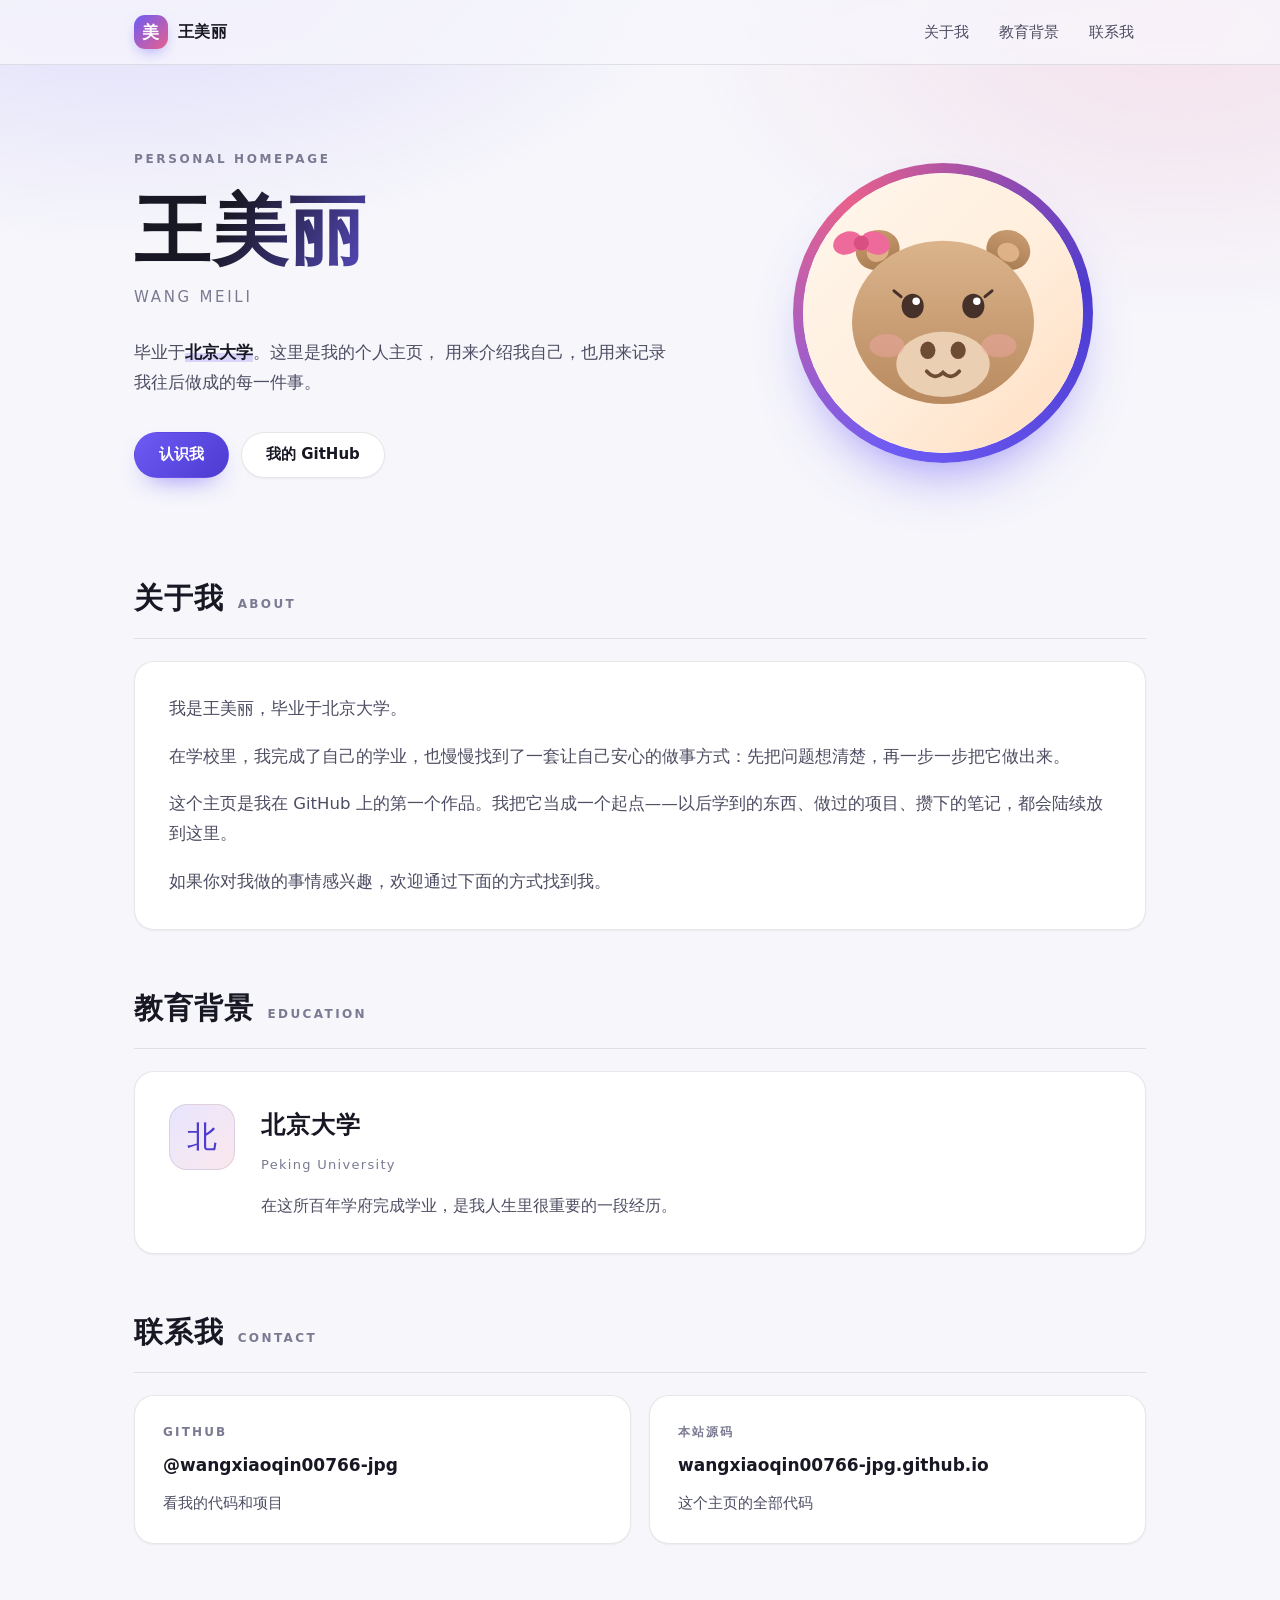
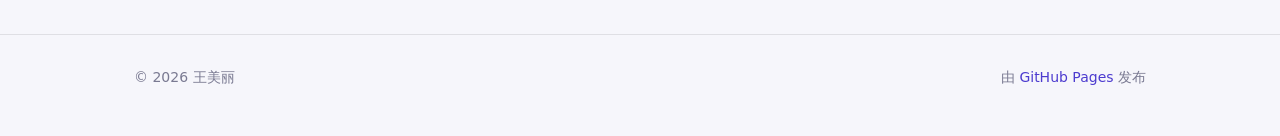
==== index.html @ 5ef94be4 "首个版本：个人主页（王美丽 · 北京大学） - index.html  首屏、关于我、教育背景、联系方式 - styles.css  样式，自适应屏幕并跟随系统深色模式 - avatar.svg  原" ====
<!DOCTYPE html>
<html lang="zh-CN">
<head>
<meta charset="utf-8">
<meta name="viewport" content="width=device-width, initial-scale=1">

<title>王美丽 · 个人主页</title>
<meta name="description" content="王美丽，毕业于北京大学。这里是我的个人主页，用来介绍我自己，也用来记录我往后做成的每一件事。">
<meta name="author" content="王美丽">
<meta name="theme-color" content="#6d5bf5">
<link rel="canonical" href="https://wangxiaoqin00766-jpg.github.io/">

<link rel="icon" href="favicon.svg" type="image/svg+xml">
<link rel="apple-touch-icon" href="favicon.svg">

<!-- 分享到微信 / 微博 / X 等平台时显示的卡片信息 -->
<meta property="og:type" content="profile">
<meta property="og:site_name" content="王美丽的个人主页">
<meta property="og:title" content="王美丽 · 个人主页">
<meta property="og:description" content="毕业于北京大学。欢迎来到我的个人主页。">
<meta property="og:url" content="https://wangxiaoqin00766-jpg.github.io/">
<meta property="og:image" content="https://wangxiaoqin00766-jpg.github.io/og.png">
<meta name="twitter:card" content="summary_large_image">

<link rel="stylesheet" href="styles.css">
</head>

<body>
<a class="skip-link" href="#main">跳到主要内容</a>

<header class="site-header">
  <div class="wrap header-inner">
    <a class="brand" href="./">
      <span class="brand-mark" aria-hidden="true">美</span>
      <span class="brand-text">王美丽</span>
    </a>
    <nav class="nav" aria-label="主导航">
      <a href="#about">关于我</a>
      <a href="#education">教育背景</a>
      <a href="#contact">联系我</a>
    </nav>
  </div>
</header>

<main id="main">

  <section class="hero">
    <div class="wrap hero-inner">
      <div class="hero-text">
        <p class="eyebrow">PERSONAL HOMEPAGE</p>
        <h1 class="hero-name">王美丽</h1>
        <p class="hero-en">Wang Meili</p>
        <p class="hero-desc">
          毕业于<strong>北京大学</strong>。这里是我的个人主页，
          用来介绍我自己，也用来记录我往后做成的每一件事。
        </p>
        <div class="hero-actions">
          <a class="btn btn-primary" href="#about">认识我</a>
          <a class="btn btn-ghost" href="https://github.com/wangxiaoqin00766-jpg" target="_blank" rel="noopener">我的 GitHub</a>
        </div>
      </div>

      <div class="hero-portrait">
        <div class="portrait-ring">
          <img class="portrait-img" src="avatar.svg" alt="水豚头像" width="280" height="280">
        </div>
      </div>

      <!-- 现在是原创的水豚头像（avatar.svg）。
           想改成自己的照片：把照片命名为 avatar.jpg 放进仓库，然后删掉上面那个 <img>，
           再把下面这行的注释标记去掉。
      <img class="hero-photo" src="avatar.jpg" alt="王美丽的照片" width="320" height="320">
      -->
    </div>
  </section>

  <section class="section" id="about">
    <div class="wrap">
      <header class="section-head">
        <h2 class="section-title">关于我</h2>
        <span class="section-en">About</span>
      </header>
      <div class="card prose">
        <p>我是王美丽，毕业于北京大学。</p>
        <p>在学校里，我完成了自己的学业，也慢慢找到了一套让自己安心的做事方式：先把问题想清楚，再一步一步把它做出来。</p>
        <p>这个主页是我在 GitHub 上的第一个作品。我把它当成一个起点——以后学到的东西、做过的项目、攒下的笔记，都会陆续放到这里。</p>
        <p>如果你对我做的事情感兴趣，欢迎通过下面的方式找到我。</p>
      </div>
    </div>
  </section>

  <section class="section" id="education">
    <div class="wrap">
      <header class="section-head">
        <h2 class="section-title">教育背景</h2>
        <span class="section-en">Education</span>
      </header>

      <article class="card edu-card">
        <div class="edu-mark" aria-hidden="true">北</div>
        <div class="edu-body">
          <h3 class="edu-school">北京大学</h3>
          <p class="edu-en">Peking University</p>
          <!-- 想补充专业、学位和毕业年份，把下面这行的注释标记去掉，改成你自己的信息
          <p class="edu-meta">专业 · 学位 · 20XX 年毕业</p>
          -->
          <p class="edu-desc">在这所百年学府完成学业，是我人生里很重要的一段经历。</p>
        </div>
      </article>
    </div>
  </section>

  <section class="section" id="contact">
    <div class="wrap">
      <header class="section-head">
        <h2 class="section-title">联系我</h2>
        <span class="section-en">Contact</span>
      </header>

      <div class="contact-grid">
        <a class="card contact-card" href="https://github.com/wangxiaoqin00766-jpg" target="_blank" rel="noopener">
          <span class="contact-label">GitHub</span>
          <strong class="contact-value">@wangxiaoqin00766-jpg</strong>
          <span class="contact-hint">看我的代码和项目</span>
        </a>

        <a class="card contact-card" href="https://github.com/wangxiaoqin00766-jpg/wangxiaoqin00766-jpg.github.io" target="_blank" rel="noopener">
          <span class="contact-label">本站源码</span>
          <strong class="contact-value">wangxiaoqin00766-jpg.github.io</strong>
          <span class="contact-hint">这个主页的全部代码</span>
        </a>

        <!-- 想在主页上展示邮箱，把下面这一段外面的注释标记去掉，并换成你自己的邮箱
        <a class="card contact-card" href="mailto:你的邮箱@example.com">
          <span class="contact-label">邮箱</span>
          <strong class="contact-value">你的邮箱@example.com</strong>
          <span class="contact-hint">给我写封信</span>
        </a>
        -->
      </div>
    </div>
  </section>

</main>

<footer class="site-footer">
  <div class="wrap footer-inner">
    <p>© 2026 王美丽</p>
    <p>由 <a href="https://pages.github.com/" target="_blank" rel="noopener">GitHub Pages</a> 发布</p>
  </div>
</footer>

</body>
</html>
---- styles.css ----
/* =========================================================
   王美丽 · 个人主页样式表
   想换配色？只要改下面 :root 里的几个颜色变量就够了。
   ========================================================= */

:root{
  --bg:#f6f6fb;
  --surface:#ffffff;
  --surface-2:#fbfbfe;
  --text:#181824;
  --text-soft:#4d4d63;
  --muted:#7a7a92;
  --line:rgba(24,24,36,.10);
  --brand:#6d5bf5;
  --brand-deep:#4c3bcf;
  --accent:#e8618c;
  --link:#4c3bcf;

  --radius:20px;
  --radius-sm:14px;
  --shadow-sm:0 1px 2px rgba(20,20,50,.05);
  --shadow:0 1px 2px rgba(20,20,50,.05), 0 18px 40px -22px rgba(30,25,90,.45);
  --wrap:1060px;
  --header-h:64px;

  --font-sans:"PingFang SC","Hiragino Sans GB","Microsoft YaHei","Noto Sans SC","Source Han Sans SC",system-ui,-apple-system,"Segoe UI",Roboto,sans-serif;
  --font-serif:"Noto Serif SC","Songti SC","STSong","Source Han Serif SC",Georgia,"Times New Roman",serif;
}

/* 跟随系统的深色模式 */
@media (prefers-color-scheme: dark){
  :root{
    --bg:#0f0f16;
    --surface:#17171f;
    --surface-2:#1c1c26;
    --text:#f2f2f7;
    --text-soft:#cbcbd8;
    --muted:#9494ab;
    --line:rgba(255,255,255,.11);
    --link:#b3a6ff;
    --shadow:0 1px 2px rgba(0,0,0,.45), 0 20px 44px -24px rgba(0,0,0,.85);
  }
}

/* ------------------------- 基础 ------------------------- */

*,*::before,*::after{ box-sizing:border-box; }

html{
  scroll-behavior:smooth;
  -webkit-text-size-adjust:100%;
  background:var(--bg);
  min-height:100%;
}

body{
  margin:0;
  background:transparent;
  color:var(--text);
  font-family:var(--font-sans);
  font-size:16px;
  line-height:1.8;
  -webkit-font-smoothing:antialiased;
  text-rendering:optimizeLegibility;
}

/* 页面背景的两团柔光。
   注意：必须挂在 <html> 上。挂在 <body> 上会因为 body 自身背景层
   覆盖负 z-index 伪元素，导致这两团光完全看不见。 */
html::before{
  content:"";
  position:fixed;
  inset:0;
  z-index:-1;
  pointer-events:none;
  background:
    radial-gradient(900px 520px at 10% -12%, rgba(109,91,245,.20), transparent 68%),
    radial-gradient(720px 440px at 92% 2%, rgba(232,97,140,.14), transparent 68%);
}

img{ max-width:100%; height:auto; display:block; }

a{ color:var(--link); text-decoration:none; }
a:hover{ text-decoration:underline; }

:focus-visible{
  outline:2px solid var(--brand);
  outline-offset:3px;
  border-radius:6px;
}

.wrap{
  width:100%;
  max-width:var(--wrap);
  margin-inline:auto;
  padding-inline:24px;
}

.skip-link{
  position:absolute;
  left:-9999px;
  top:8px;
  padding:10px 16px;
  background:var(--surface);
  border:1px solid var(--line);
  border-radius:10px;
  z-index:999;
}
.skip-link:focus{ left:16px; }

/* ------------------------- 顶部栏 ------------------------- */

.site-header{
  position:sticky;
  top:0;
  z-index:50;
  background:var(--bg);
  background:color-mix(in srgb, var(--bg) 78%, transparent);
  backdrop-filter:saturate(180%) blur(14px);
  -webkit-backdrop-filter:saturate(180%) blur(14px);
  border-bottom:1px solid var(--line);
}

.header-inner{
  min-height:var(--header-h);
  display:flex;
  align-items:center;
  justify-content:space-between;
  gap:16px;
}

.brand{
  display:inline-flex;
  align-items:center;
  gap:10px;
  color:var(--text);
  font-weight:600;
  letter-spacing:.02em;
}
.brand:hover{ text-decoration:none; }

.brand-mark{
  width:34px;
  height:34px;
  display:grid;
  place-items:center;
  border-radius:11px;
  background:linear-gradient(135deg,var(--brand),var(--accent));
  color:#fff;
  font-family:var(--font-serif);
  font-size:17px;
  line-height:1;
  box-shadow:0 6px 16px -6px color-mix(in srgb, var(--brand) 70%, transparent);
}

.nav{
  display:flex;
  align-items:center;
  gap:6px;
}

.nav a{
  color:var(--text-soft);
  font-size:14.5px;
  padding:8px 12px;
  border-radius:10px;
  transition:color .18s ease, background-color .18s ease;
}
.nav a:hover{
  color:var(--text);
  background:rgba(109,91,245,.12);
  background:color-mix(in srgb, var(--brand) 10%, transparent);
  text-decoration:none;
}

/* ------------------------- 首屏 ------------------------- */

.hero{
  padding:84px 0 72px;
}

.hero-inner{
  display:grid;
  grid-template-columns:minmax(0,1.35fr) minmax(0,1fr);
  align-items:center;
  gap:56px;
}

.eyebrow{
  margin:0 0 18px;
  font-size:12px;
  font-weight:600;
  letter-spacing:.22em;
  color:var(--muted);
}

.hero-name{
  margin:0;
  font-family:var(--font-serif);
  font-size:clamp(44px,7vw,76px);
  font-weight:700;
  line-height:1.12;
  letter-spacing:.02em;
  background:linear-gradient(120deg,var(--text) 18%, var(--brand) 58%, var(--accent) 96%);
  -webkit-background-clip:text;
  background-clip:text;
  color:transparent;
}

.hero-en{
  margin:10px 0 0;
  font-size:15px;
  letter-spacing:.18em;
  text-transform:uppercase;
  color:var(--muted);
}

.hero-desc{
  margin:26px 0 0;
  max-width:38em;
  font-size:17px;
  color:var(--text-soft);
}
.hero-desc strong{
  color:var(--text);
  font-weight:600;
  box-shadow:inset 0 -9px 0 rgba(109,91,245,.22);
  box-shadow:inset 0 -9px 0 color-mix(in srgb, var(--brand) 22%, transparent);
}

.hero-actions{
  margin-top:34px;
  display:flex;
  flex-wrap:wrap;
  gap:12px;
}

.btn{
  display:inline-flex;
  align-items:center;
  justify-content:center;
  min-height:46px;
  padding:0 24px;
  border-radius:999px;
  font-size:15px;
  font-weight:600;
  border:1px solid transparent;
  transition:transform .18s ease, box-shadow .18s ease, background-color .18s ease, border-color .18s ease;
}
.btn:hover{ text-decoration:none; transform:translateY(-2px); }
.btn:active{ transform:translateY(0); }

.btn-primary{
  background:linear-gradient(135deg,var(--brand),var(--brand-deep));
  color:#fff;
  box-shadow:0 12px 26px -14px color-mix(in srgb, var(--brand) 90%, transparent);
}
.btn-primary:hover{ box-shadow:0 18px 32px -14px color-mix(in srgb, var(--brand) 90%, transparent); }

.btn-ghost{
  background:var(--surface);
  border-color:var(--line);
  color:var(--text);
  box-shadow:var(--shadow-sm);
}
.btn-ghost:hover{ border-color:color-mix(in srgb, var(--brand) 45%, var(--line)); }

/* 头像（现在是「美」字，可换成照片） */
.hero-portrait{
  justify-self:center;
  width:min(300px,72vw);
  aspect-ratio:1;
}

.portrait-ring{
  width:100%;
  height:100%;
  border-radius:50%;
  padding:10px;
  background:conic-gradient(from 200deg, var(--brand), var(--accent), var(--brand-deep), var(--brand));
  box-shadow:0 30px 60px -30px color-mix(in srgb, var(--brand) 80%, transparent);
}

.portrait-img{
  width:100%;
  height:100%;
  display:block;
  border-radius:50%;
  object-fit:cover;
  background:var(--surface);
}

.hero-photo{
  width:min(300px,72vw);
  aspect-ratio:1;
  object-fit:cover;
  border-radius:50%;
  border:10px solid var(--surface);
  box-shadow:0 30px 60px -30px color-mix(in srgb, var(--brand) 80%, transparent);
  justify-self:center;
}

/* ------------------------- 通用小节 ------------------------- */

.section{
  padding:22px 0 30px;
  scroll-margin-top:calc(var(--header-h) + 16px);
}

.section-head{
  display:flex;
  align-items:baseline;
  gap:14px;
  margin-bottom:22px;
  padding-bottom:14px;
  border-bottom:1px solid var(--line);
}

.section-title{
  margin:0;
  font-family:var(--font-serif);
  font-size:clamp(23px,3vw,29px);
  font-weight:700;
  letter-spacing:.03em;
}

.section-en{
  font-size:12px;
  font-weight:600;
  letter-spacing:.2em;
  text-transform:uppercase;
  color:var(--muted);
}

.card{
  background:var(--surface);
  border:1px solid var(--line);
  border-radius:var(--radius);
  box-shadow:var(--shadow-sm);
}

.prose{
  padding:32px 34px;
  font-size:16.5px;
  color:var(--text-soft);
}
.prose p{ margin:0 0 18px; }
.prose p:last-child{ margin-bottom:0; }

/* ------------------------- 教育背景 ------------------------- */

.edu-card{
  display:flex;
  align-items:flex-start;
  gap:26px;
  padding:32px 34px;
  transition:box-shadow .22s ease, transform .22s ease;
}
.edu-card:hover{
  transform:translateY(-3px);
  box-shadow:var(--shadow);
}

.edu-mark{
  flex:0 0 auto;
  width:66px;
  height:66px;
  display:grid;
  place-items:center;
  border-radius:18px;
  background:linear-gradient(135deg, color-mix(in srgb, var(--brand) 16%, transparent), color-mix(in srgb, var(--accent) 16%, transparent));
  border:1px solid var(--line);
  font-family:var(--font-serif);
  font-size:30px;
  color:var(--link);
  line-height:1;
}

.edu-body{ min-width:0; }

.edu-school{
  margin:0;
  font-family:var(--font-serif);
  font-size:24px;
  letter-spacing:.04em;
}

.edu-en{
  margin:6px 0 0;
  font-size:13px;
  letter-spacing:.1em;
  color:var(--muted);
}

.edu-meta{
  display:inline-block;
  margin:14px 0 0;
  padding:3px 12px;
  border-radius:999px;
  font-size:13px;
  color:var(--link);
  background:color-mix(in srgb, var(--brand) 12%, transparent);
}

.edu-desc{
  margin:16px 0 0;
  color:var(--text-soft);
}

/* ------------------------- 联系方式 ------------------------- */

.contact-grid{
  display:grid;
  grid-template-columns:repeat(auto-fit,minmax(272px,1fr));
  gap:18px;
}

.contact-card{
  display:flex;
  flex-direction:column;
  gap:6px;
  padding:26px 28px;
  color:var(--text);
  transition:transform .22s ease, box-shadow .22s ease, border-color .22s ease;
}
.contact-card:hover{
  text-decoration:none;
  transform:translateY(-3px);
  border-color:color-mix(in srgb, var(--brand) 45%, var(--line));
  box-shadow:var(--shadow);
}

.contact-label{
  font-size:12px;
  font-weight:600;
  letter-spacing:.18em;
  text-transform:uppercase;
  color:var(--muted);
}

.contact-value{
  font-size:17px;
  font-weight:600;
  word-break:break-all;
}

.contact-hint{
  margin-top:4px;
  font-size:14.5px;
  color:var(--text-soft);
}

/* ------------------------- 页脚 ------------------------- */

.site-footer{
  margin-top:60px;
  padding:30px 0 46px;
  border-top:1px solid var(--line);
}

.footer-inner{
  display:flex;
  flex-wrap:wrap;
  align-items:center;
  justify-content:space-between;
  gap:10px;
  font-size:14px;
  color:var(--muted);
}
.footer-inner p{ margin:0; }

/* ------------------------- 手机 / 平板 ------------------------- */

@media (max-width:820px){
  .hero{ padding:56px 0 48px; }
  .hero-inner{
    grid-template-columns:1fr;
    gap:38px;
    text-align:center;
  }
  .hero-portrait{ order:-1; width:min(210px,52vw); }
  .hero-desc{ margin-inline:auto; }
  .hero-actions{ justify-content:center; }
  .prose,.edu-card{ padding:26px 24px; }
  .edu-card{ flex-direction:column; gap:18px; }
  .nav a{ padding:8px 9px; font-size:14px; }
  .brand-text{ display:none; }
}

@media (max-width:380px){
  .nav a{ padding:8px 6px; font-size:13.5px; }
}

/* 尊重系统的「减弱动态效果」设置 */
@media (prefers-reduced-motion:reduce){
  html{ scroll-behavior:auto; }
  *,*::before,*::after{
    transition-duration:.01ms !important;
    animation-duration:.01ms !important;
  }
}
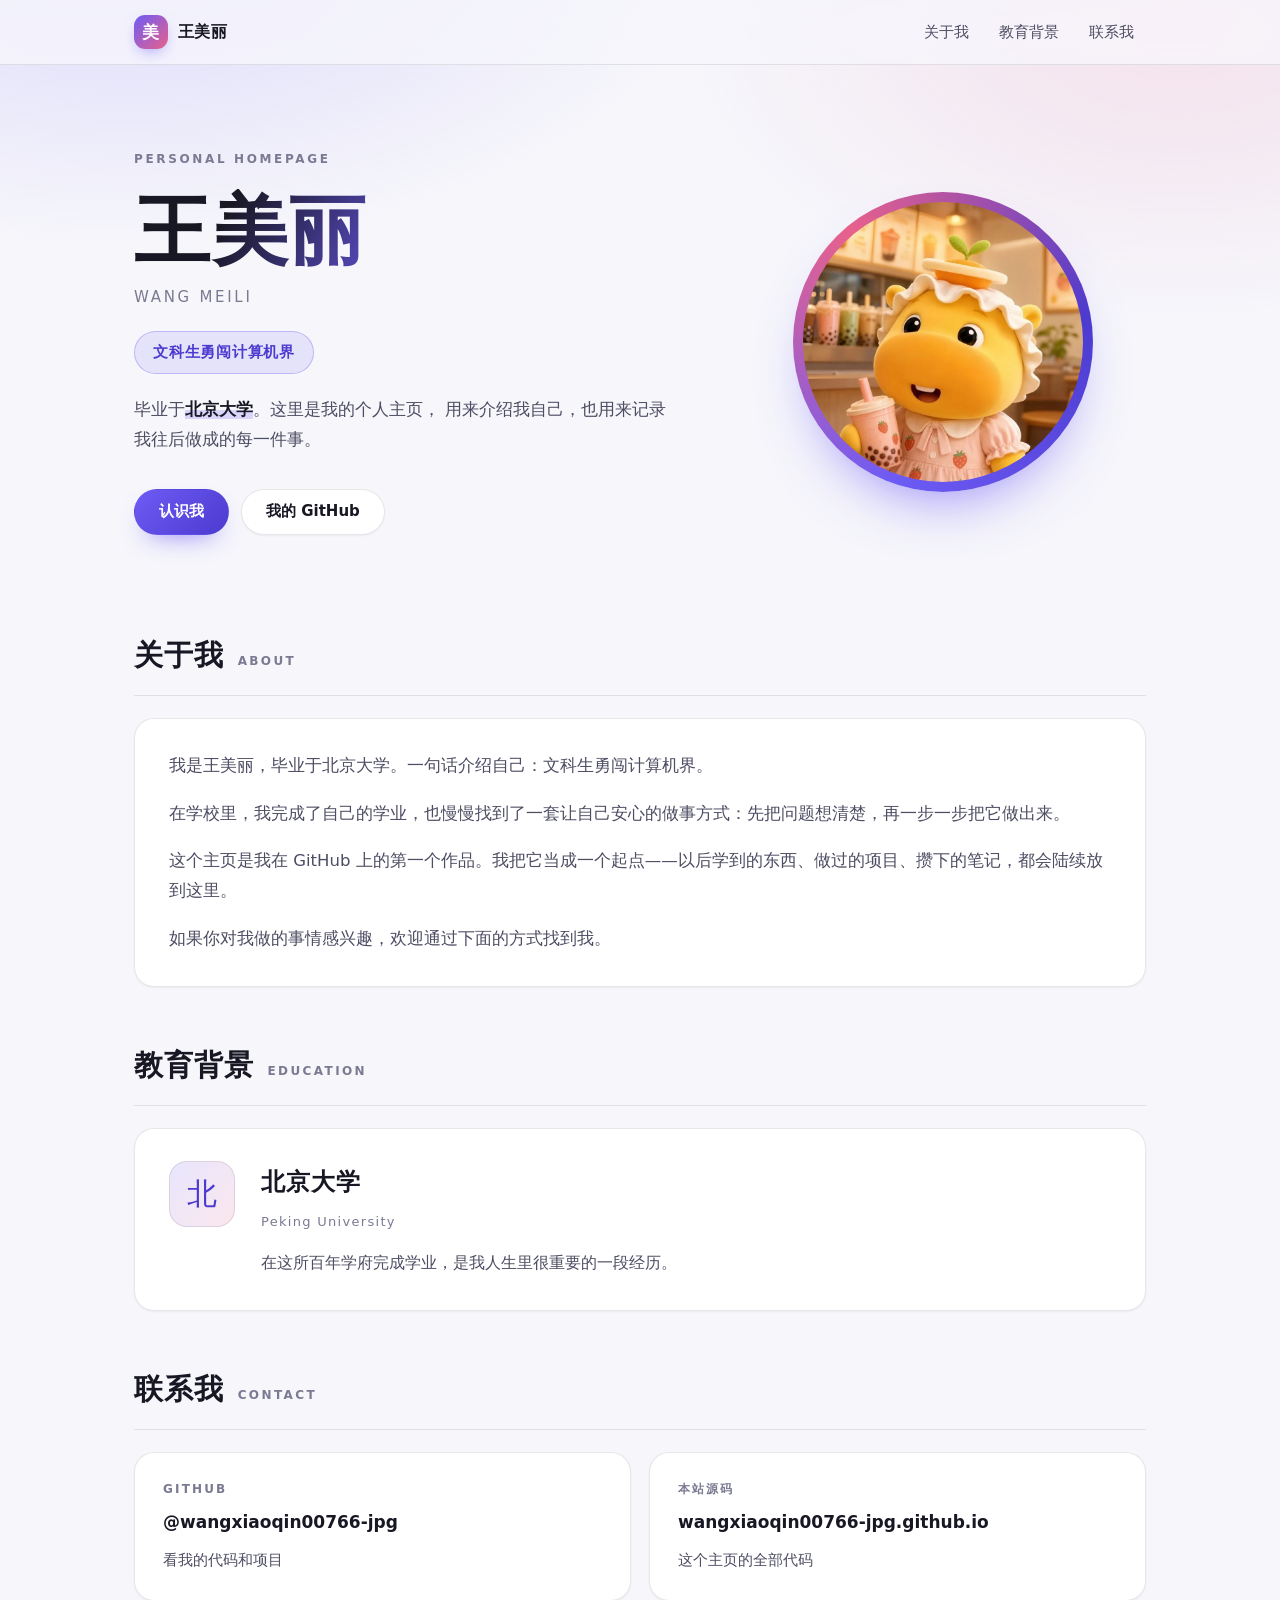
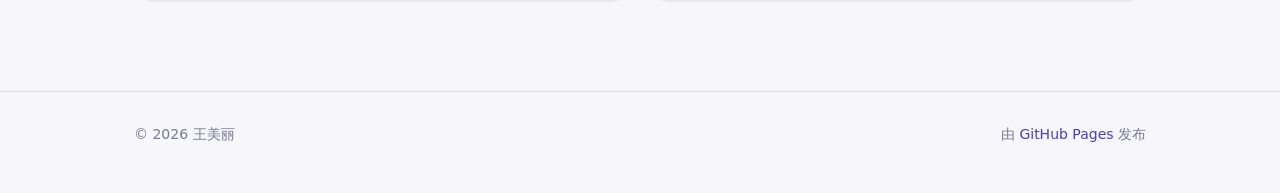
==== commit 49234bb7: "更换头像为照片，新增简介「文科生勇闯计算机界」 - avatar.jpg  新头像（800x800，已剥离 EXIF） - index.html  首屏新增简介标签，更新 meta 与 og 信息 -" ====
--- a/index.html
+++ b/index.html
@@ -5,7 +5,7 @@
 <meta name="viewport" content="width=device-width, initial-scale=1">
 
 <title>王美丽 · 个人主页</title>
-<meta name="description" content="王美丽，毕业于北京大学。这里是我的个人主页，用来介绍我自己，也用来记录我往后做成的每一件事。">
+<meta name="description" content="王美丽，毕业于北京大学。文科生勇闯计算机界。">
 <meta name="author" content="王美丽">
 <meta name="theme-color" content="#6d5bf5">
 <link rel="canonical" href="https://wangxiaoqin00766-jpg.github.io/">
@@ -17,9 +17,9 @@
 <meta property="og:type" content="profile">
 <meta property="og:site_name" content="王美丽的个人主页">
 <meta property="og:title" content="王美丽 · 个人主页">
-<meta property="og:description" content="毕业于北京大学。欢迎来到我的个人主页。">
+<meta property="og:description" content="毕业于北京大学 · 文科生勇闯计算机界">
 <meta property="og:url" content="https://wangxiaoqin00766-jpg.github.io/">
-<meta property="og:image" content="https://wangxiaoqin00766-jpg.github.io/og.png">
+<meta property="og:image" content="https://wangxiaoqin00766-jpg.github.io/og.jpg">
 <meta name="twitter:card" content="summary_large_image">
 
 <link rel="stylesheet" href="styles.css">
@@ -50,6 +50,7 @@
         <p class="eyebrow">PERSONAL HOMEPAGE</p>
         <h1 class="hero-name">王美丽</h1>
         <p class="hero-en">Wang Meili</p>
+        <p class="hero-tagline">文科生勇闯计算机界</p>
         <p class="hero-desc">
           毕业于<strong>北京大学</strong>。这里是我的个人主页，
           用来介绍我自己，也用来记录我往后做成的每一件事。
@@ -62,14 +63,13 @@
 
       <div class="hero-portrait">
         <div class="portrait-ring">
-          <img class="portrait-img" src="avatar.svg" alt="水豚头像" width="280" height="280">
+          <img class="portrait-img" src="avatar.jpg" alt="王美丽的头像" width="280" height="280">
         </div>
       </div>
 
-      <!-- 现在是原创的水豚头像（avatar.svg）。
-           想改成自己的照片：把照片命名为 avatar.jpg 放进仓库，然后删掉上面那个 <img>，
-           再把下面这行的注释标记去掉。
-      <img class="hero-photo" src="avatar.jpg" alt="王美丽的照片" width="320" height="320">
+      <!-- 头像图片是 avatar.jpg。
+           想换回原来那款原创水豚矢量头像：把上面的 src 改成 avatar.svg 就行
+           （avatar.svg 仍在仓库里，没有被删掉）。
       -->
     </div>
   </section>
@@ -81,7 +81,7 @@
         <span class="section-en">About</span>
       </header>
       <div class="card prose">
-        <p>我是王美丽，毕业于北京大学。</p>
+        <p>我是王美丽，毕业于北京大学。一句话介绍自己：文科生勇闯计算机界。</p>
         <p>在学校里，我完成了自己的学业，也慢慢找到了一套让自己安心的做事方式：先把问题想清楚，再一步一步把它做出来。</p>
         <p>这个主页是我在 GitHub 上的第一个作品。我把它当成一个起点——以后学到的东西、做过的项目、攒下的笔记，都会陆续放到这里。</p>
         <p>如果你对我做的事情感兴趣，欢迎通过下面的方式找到我。</p>
--- a/styles.css
+++ b/styles.css
@@ -215,8 +215,23 @@
   color:var(--muted);
 }
 
+.hero-tagline{
+  display:inline-block;
+  margin:20px 0 0;
+  padding:7px 18px;
+  border-radius:999px;
+  font-size:15px;
+  font-weight:600;
+  letter-spacing:.05em;
+  color:var(--link);
+  background:rgba(109,91,245,.12);
+  background:color-mix(in srgb, var(--brand) 12%, transparent);
+  border:1px solid rgba(109,91,245,.32);
+  border:1px solid color-mix(in srgb, var(--brand) 32%, transparent);
+}
+
 .hero-desc{
-  margin:26px 0 0;
+  margin:20px 0 0;
   max-width:38em;
   font-size:17px;
   color:var(--text-soft);
